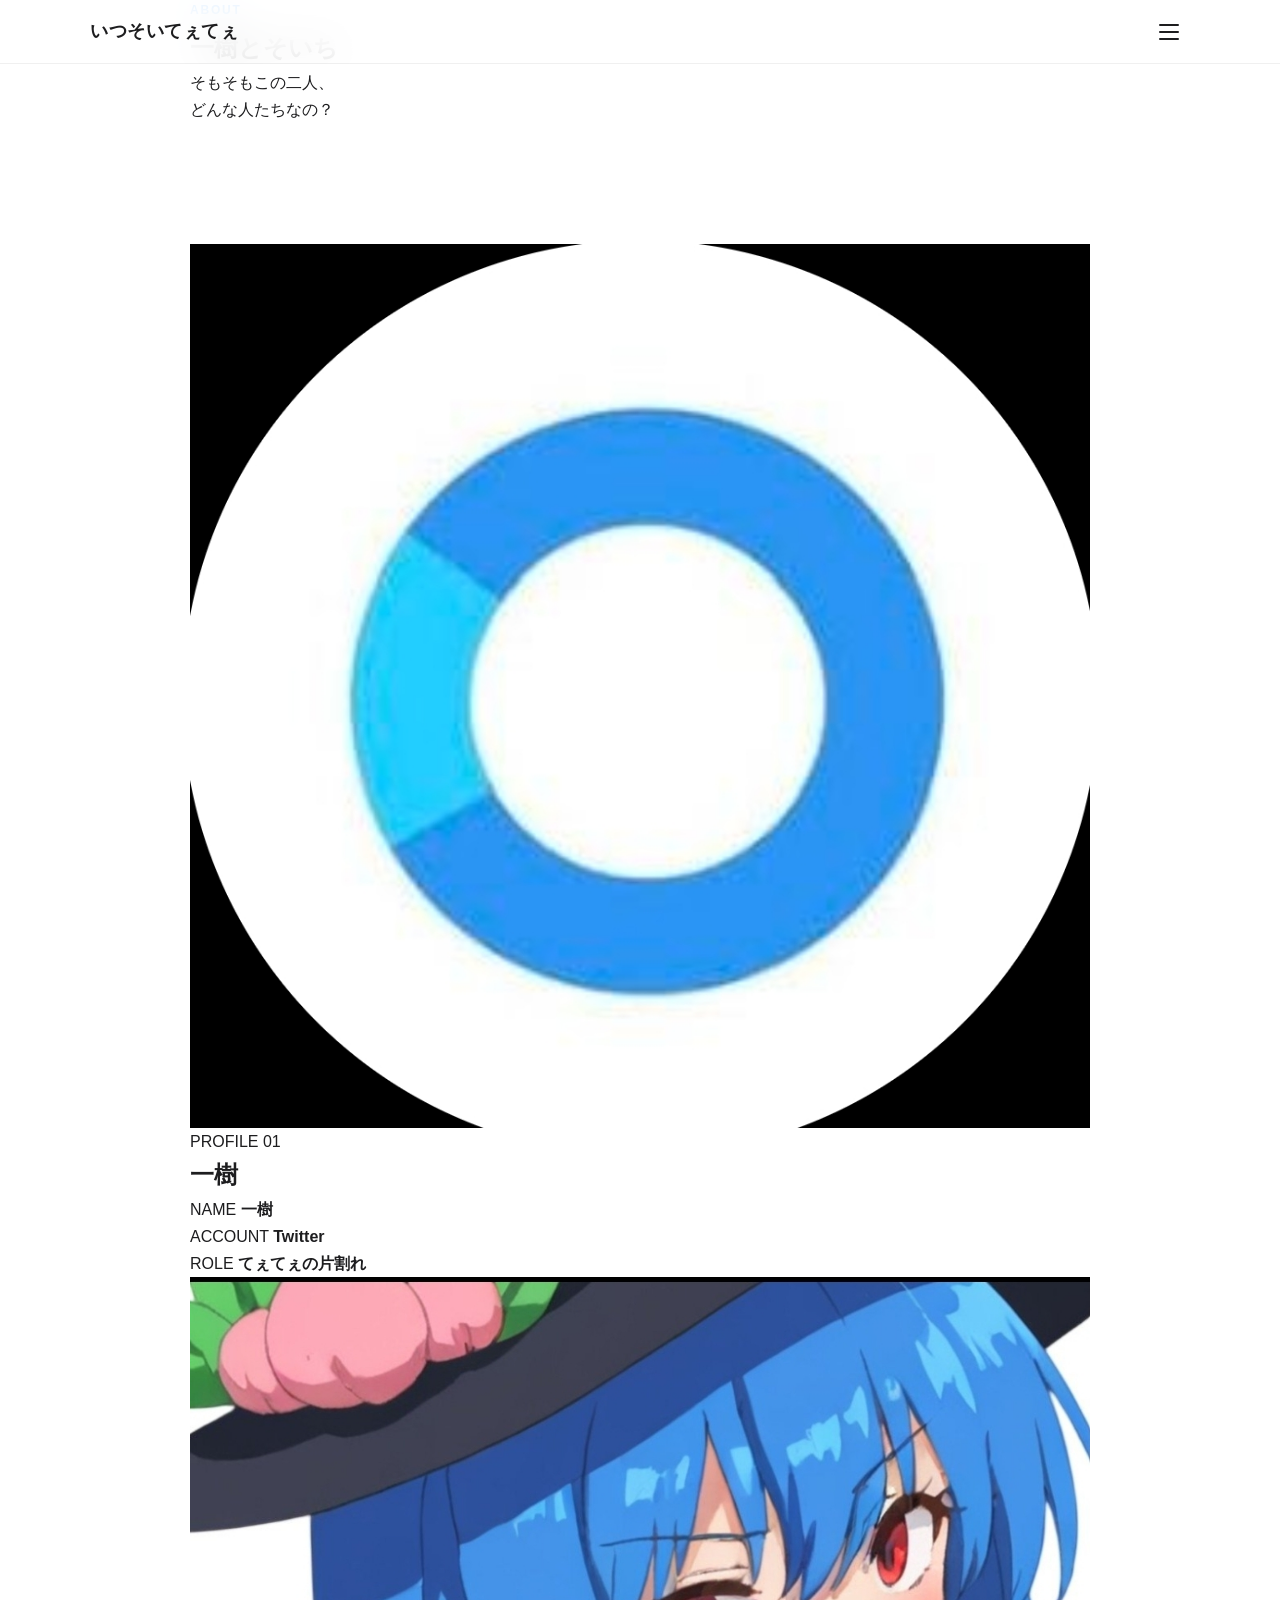
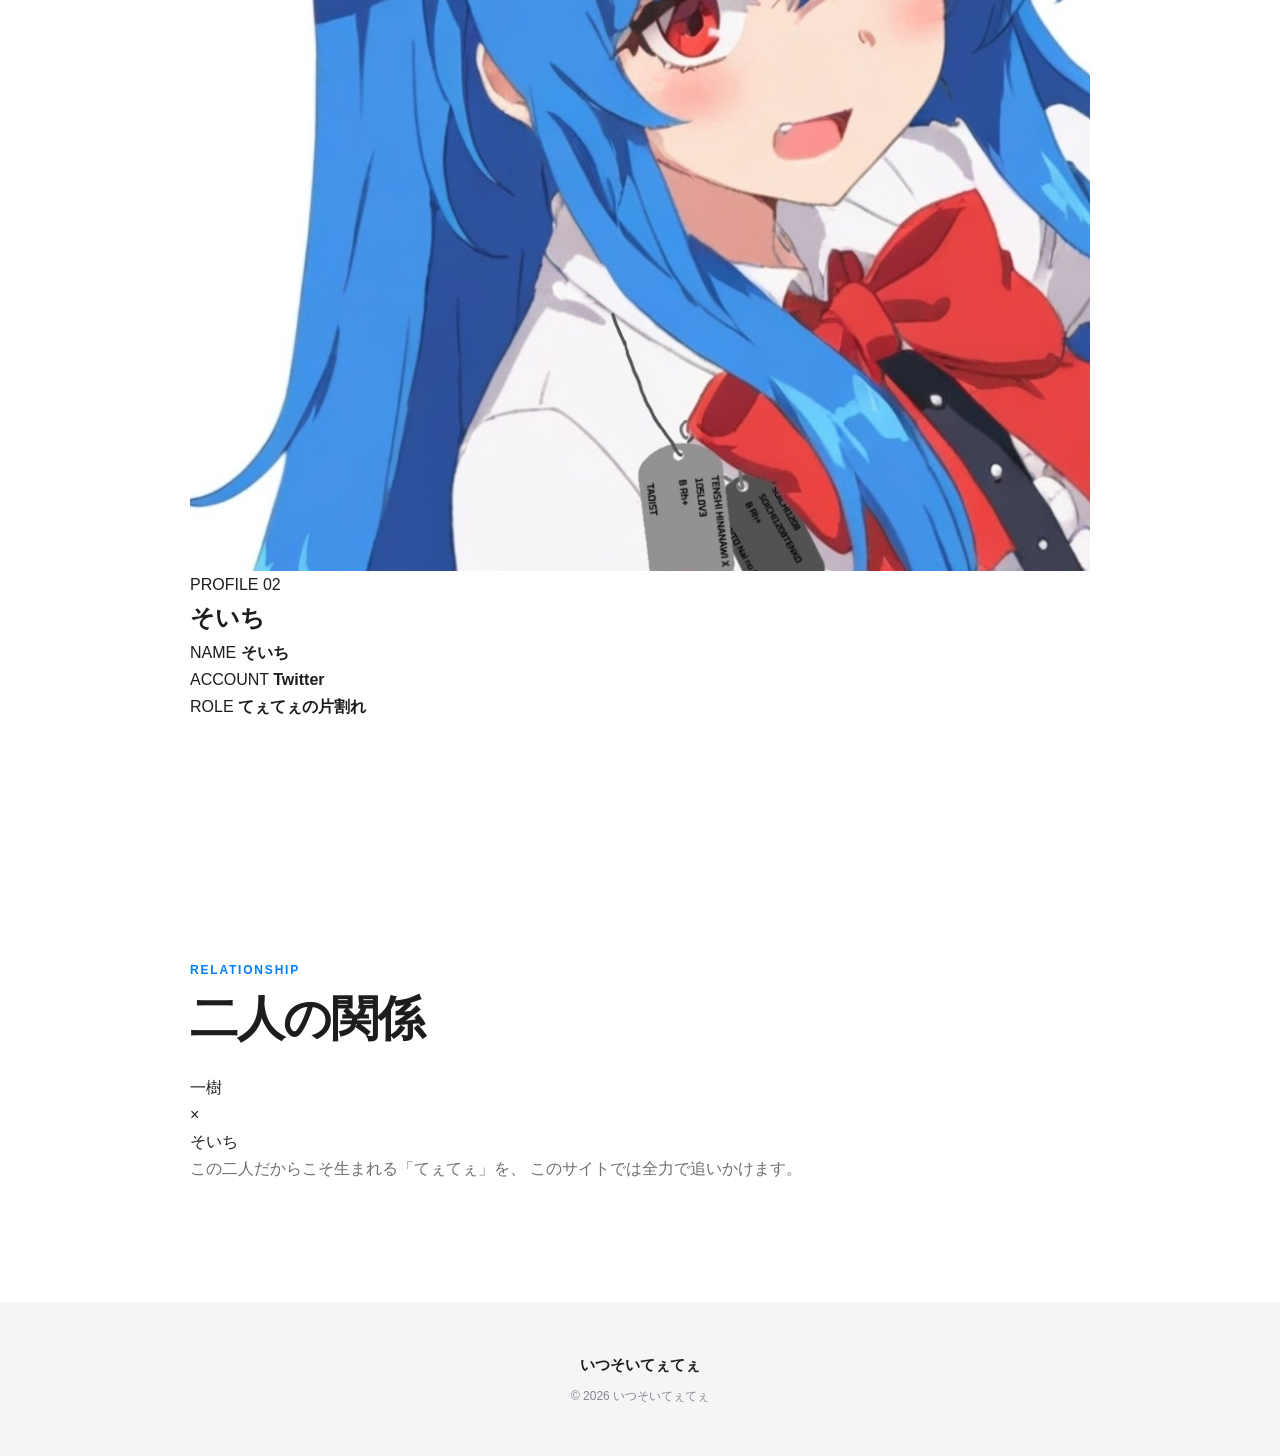
==== about.html @ 6b0663dd "Create about.html" ====
<!DOCTYPE html>
<html lang="ja">

<head>
  <meta charset="UTF-8">
  <meta name="viewport" content="width=device-width, initial-scale=1.0">

  <title>ABOUT | いつそいてぇてぇ</title>
  <meta
    name="description"
    content="一樹とそいちについて紹介します。"
  >

  <link rel="stylesheet" href="style.css">
</head>

<body>

  <!-- Header -->

  <header class="header">

    <div class="header-inner">

      <a href="index.html" class="logo">
        いつそいてぇてぇ
      </a>

      <button
        class="hamburger"
        id="hamburger"
        aria-label="メニューを開く"
      >
        <span></span>
        <span></span>
        <span></span>
      </button>

    </div>

  </header>


  <!-- Navigation -->

  <nav class="nav" id="nav">

    <ul class="nav-list">

      <li>
        <a href="index.html">HOME</a>
      </li>

      <li>
        <a href="about.html">ABOUT</a>
      </li>

      <li>
        <a href="teetee.html">てぇてぇ</a>
      </li>

      <li>
        <a href="ranking.html">RANKING</a>
      </li>

      <li>
        <a href="request.html">てぇてぇ事例募集</a>
      </li>

    </ul>

  </nav>


  <!-- Main -->

  <main>

    <section class="page-hero">

      <div class="section-inner">

        <p class="section-label">
          ABOUT
        </p>

        <h1 class="page-title">
          一樹とそいち
        </h1>

        <p class="page-description">
          そもそもこの二人、<br>
          どんな人たちなの？
        </p>

      </div>

    </section>


    <!-- Profiles -->

    <section class="profile-section section">

      <div class="section-inner">

        <div class="profile-grid">

          <article class="profile-card">

            <div class="profile-image-wrap">

              <img
                src="Screenshot_2026-08-25-11-19-37-04_b5a5c5cb02ca09c784c5d88160e2ec24.jpg"
                alt="一樹"
                class="profile-image"
              >

            </div>

            <p class="profile-label">
              PROFILE 01
            </p>

            <h2 class="profile-name">
              一樹
            </h2>

            <div class="profile-table">

              <div class="profile-row">
                <span>NAME</span>
                <strong>一樹</strong>
              </div>

              <div class="profile-row">
                <span>ACCOUNT</span>
                <strong>Twitter</strong>
              </div>

              <div class="profile-row">
                <span>ROLE</span>
                <strong>てぇてぇの片割れ</strong>
              </div>

            </div>

          </article>


          <article class="profile-card">

            <div class="profile-image-wrap">

              <img
                src="Screenshot_2026-08-25-12-15-23-17_99c04817c0de5652397fc8b56c3b3817.jpg"
                alt="そいち"
                class="profile-image"
              >

            </div>

            <p class="profile-label">
              PROFILE 02
            </p>

            <h2 class="profile-name">
              そいち
            </h2>

            <div class="profile-table">

              <div class="profile-row">
                <span>NAME</span>
                <strong>そいち</strong>
              </div>

              <div class="profile-row">
                <span>ACCOUNT</span>
                <strong>Twitter</strong>
              </div>

              <div class="profile-row">
                <span>ROLE</span>
                <strong>てぇてぇの片割れ</strong>
              </div>

            </div>

          </article>

        </div>

      </div>

    </section>


    <!-- Relationship -->

    <section class="relationship section">

      <div class="section-inner">

        <p class="section-label">
          RELATIONSHIP
        </p>

        <h2 class="section-title">
          二人の関係
        </h2>

        <div class="relationship-box">

          <div class="relationship-person">
            一樹
          </div>

          <div class="relationship-symbol">
            ×
          </div>

          <div class="relationship-person">
            そいち
          </div>

        </div>

        <p class="section-text relationship-text">
          この二人だからこそ生まれる「てぇてぇ」を、
          このサイトでは全力で追いかけます。
        </p>

      </div>

    </section>

  </main>


  <!-- Footer -->

  <footer class="footer">

    <div class="footer-inner">

      <p class="footer-title">
        いつそいてぇてぇ
      </p>

      <p class="footer-copy">
        © 2026 いつそいてぇてぇ
      </p>

    </div>

  </footer>


  <!-- JavaScript -->

  <script src="script.js"></script>

</body>
</html>
---- style.css ----
* {
  margin: 0;
  padding: 0;
  box-sizing: border-box;
}

html {
  scroll-behavior: smooth;
}

body {
  font-family:
    -apple-system,
    BlinkMacSystemFont,
    "Helvetica Neue",
    "Hiragino Kaku Gothic ProN",
    "Hiragino Sans",
    "Yu Gothic",
    YuGothic,
    sans-serif;

  background: #ffffff;
  color: #1d1d1f;
  line-height: 1.7;
}

a {
  color: inherit;
  text-decoration: none;
}

button {
  font: inherit;
}

img {
  max-width: 100%;
  display: block;
}


/* Header */

.header {
  position: fixed;
  top: 0;
  left: 0;
  width: 100%;
  height: 64px;

  background: rgba(255, 255, 255, 0.85);
  backdrop-filter: blur(20px);
  -webkit-backdrop-filter: blur(20px);

  border-bottom: 1px solid rgba(0, 0, 0, 0.06);

  z-index: 1000;
}

.header-inner {
  width: min(1100px, calc(100% - 40px));
  height: 100%;
  margin: 0 auto;

  display: flex;
  align-items: center;
  justify-content: space-between;
}

.logo {
  font-size: 18px;
  font-weight: 700;
  letter-spacing: 0.03em;

  color: #1d1d1f;

  transition: color 0.2s ease;
}

.logo:hover {
  color: #0080ff;
}


/* Hamburger */

.hamburger {
  width: 42px;
  height: 42px;

  display: flex;
  flex-direction: column;
  justify-content: center;
  align-items: center;
  gap: 5px;

  border: none;
  border-radius: 50%;

  background: transparent;
  cursor: pointer;

  transition: background 0.2s ease;
}

.hamburger:hover {
  background: #f0f7ff;
}

.hamburger span {
  width: 20px;
  height: 2px;

  background: #1d1d1f;
  border-radius: 999px;

  transition:
    transform 0.3s ease,
    opacity 0.3s ease;
}

.hamburger.active span:nth-child(1) {
  transform: translateY(7px) rotate(45deg);
}

.hamburger.active span:nth-child(2) {
  opacity: 0;
}

.hamburger.active span:nth-child(3) {
  transform: translateY(-7px) rotate(-45deg);
}


/* Navigation */

.nav {
  position: fixed;
  top: 64px;
  left: 0;

  width: 100%;

  background: rgba(255, 255, 255, 0.96);
  backdrop-filter: blur(20px);
  -webkit-backdrop-filter: blur(20px);

  border-bottom: 1px solid rgba(0, 0, 0, 0.06);

  transform: translateY(-20px);
  opacity: 0;
  visibility: hidden;

  transition:
    opacity 0.3s ease,
    transform 0.3s ease,
    visibility 0.3s ease;

  z-index: 999;
}

.nav.active {
  transform: translateY(0);
  opacity: 1;
  visibility: visible;
}

.nav-list {
  list-style: none;

  width: min(1100px, calc(100% - 40px));
  margin: 0 auto;
  padding: 20px 0 24px;

  display: flex;
  flex-direction: column;
  gap: 4px;
}

.nav-list a {
  display: block;

  padding: 12px 16px;

  border-radius: 12px;

  font-size: 15px;
  font-weight: 600;

  transition:
    color 0.2s ease,
    background 0.2s ease;
}

.nav-list a:hover {
  color: #0080ff;
  background: #f0f7ff;
}


/* Main */

main {
  overflow: hidden;
}


/* Hero */

.hero {
  min-height: 100svh;

  display: flex;
  align-items: center;
  justify-content: center;

  padding: 120px 20px 80px;

  background:
    radial-gradient(
      circle at 50% 30%,
      #eef7ff 0%,
      #ffffff 50%
    );
}

.hero-inner {
  width: min(900px, 100%);
  margin: 0 auto;

  text-align: center;
}

.hero-subtitle {
  margin-bottom: 12px;

  color: #0080ff;

  font-size: 13px;
  font-weight: 700;

  letter-spacing: 0.18em;
  text-transform: uppercase;
}

.hero-title {
  margin-bottom: 20px;

  font-size: clamp(42px, 9vw, 84px);
  font-weight: 800;

  line-height: 1.1;
  letter-spacing: -0.04em;
}

.hero-description {
  margin-bottom: 55px;

  color: #6e6e73;

  font-size: clamp(15px, 2vw, 18px);
}


/* Twitter */

.twitter-pair {
  display: flex;
  align-items: center;
  justify-content: center;
  gap: clamp(20px, 6vw, 70px);

  margin: 0 auto;
}

.twitter-person {
  width: 150px;

  display: flex;
  flex-direction: column;
  align-items: center;

  transition: transform 0.3s ease;
}

.twitter-person:hover {
  transform: translateY(-8px);
}

.twitter-icon {
  width: 120px;
  height: 120px;

  margin-bottom: 14px;

  object-fit: cover;

  border-radius: 50%;

  border: 4px solid #ffffff;

  box-shadow:
    0 10px 30px rgba(0, 128, 255, 0.15);
}

.twitter-name {
  font-size: 17px;
  font-weight: 700;
}

.twitter-label {
  margin-top: 2px;

  color: #86868b;

  font-size: 12px;
}

.pair-symbol {
  color: #0080ff;

  font-size: 28px;
  font-weight: 300;
}


/* Scroll */

.hero-scroll {
  margin-top: 65px;

  display: flex;
  flex-direction: column;
  align-items: center;

  color: #86868b;

  font-size: 10px;
  font-weight: 600;

  letter-spacing: 0.15em;
}

.scroll-arrow {
  margin-top: 5px;

  color: #0080ff;

  font-size: 18px;

  animation: scrollDown 1.5s ease-in-out infinite;
}

@keyframes scrollDown {
  0%,
  100% {
    transform: translateY(0);
  }

  50% {
    transform: translateY(6px);
  }
}


/* Section */

.section {
  padding: 120px 20px;
}

.section-inner {
  width: min(900px, 100%);
  margin: 0 auto;
}

.section-label {
  margin-bottom: 8px;

  color: #0080ff;

  font-size: 12px;
  font-weight: 700;

  letter-spacing: 0.15em;
}

.section-title {
  margin-bottom: 25px;

  font-size: clamp(30px, 6vw, 48px);
  font-weight: 800;

  line-height: 1.25;
  letter-spacing: -0.03em;
}

.section-text {
  max-width: 650px;

  color: #6e6e73;

  font-size: 16px;
}


/* Introduction */

.introduction {
  background: #f8fbff;
}


/* Featured */

.featured {
  background: #ffffff;
}

.case-preview-list {
  display: grid;
  grid-template-columns: repeat(3, 1fr);
  gap: 18px;

  margin-top: 45px;
}

.case-preview {
  padding: 28px;

  background: #ffffff;

  border: 1px solid #e5e5e7;
  border-radius: 20px;

  box-shadow:
    0 8px 30px rgba(0, 0, 0, 0.04);

  transition:
    transform 0.3s ease,
    box-shadow 0.3s ease,
    border-color 0.3s ease;
}

.case-preview:hover {
  transform: translateY(-6px);

  border-color: #cce5ff;

  box-shadow:
    0 15px 40px rgba(0, 128, 255, 0.1);
}

.case-number {
  display: block;

  margin-bottom: 14px;

  color: #0080ff;

  font-size: 11px;
  font-weight: 700;

  letter-spacing: 0.1em;
}

.case-preview h3 {
  margin-bottom: 10px;

  font-size: 20px;
  line-height: 1.4;
}

.case-preview p {
  margin-bottom: 20px;

  color: #6e6e73;

  font-size: 14px;
}

.case-like {
  color: #0080ff;

  font-size: 14px;
  font-weight: 700;
}


/* Button */

.more-button {
  display: inline-flex;
  align-items: center;
  gap: 12px;

  margin-top: 35px;
  padding: 13px 20px;

  color: #ffffff;
  background: #0080ff;

  border-radius: 999px;

  font-size: 14px;
  font-weight: 700;

  box-shadow:
    0 8px 20px rgba(0, 128, 255, 0.2);

  transition:
    transform 0.2s ease,
    background 0.2s ease,
    box-shadow 0.2s ease;
}

.more-button:hover {
  background: #006dcc;

  transform: translateY(-2px);

  box-shadow:
    0 12px 25px rgba(0, 128, 255, 0.25);
}


/* Ranking */

.ranking-preview {
  background: #f8fbff;
}

.ranking-list {
  margin-top: 40px;

  border-top: 1px solid #e5e5e7;
}

.ranking-item {
  display: grid;
  grid-template-columns: 60px 1fr auto;
  align-items: center;
  gap: 15px;

  padding: 20px 5px;

  border-bottom: 1px solid #e5e5e7;
}

.rank {
  color: #0080ff;

  font-size: 13px;
  font-weight: 700;
}

.rank-title {
  font-weight: 600;
}

.rank-like {
  color: #6e6e73;

  font-size: 13px;
}


/* Question */

.question-preview {
  text-align: center;

  background: #ffffff;
}

.question-preview .section-inner {
  display: flex;
  flex-direction: column;
  align-items: center;
}

.question-preview .section-text {
  margin: 0 auto;
}


/* Footer */

.footer {
  padding: 50px 20px;

  background: #f5f5f7;

  text-align: center;
}

.footer-title {
  margin-bottom: 8px;

  font-size: 15px;
  font-weight: 700;
}

.footer-copy {
  color: #86868b;

  font-size: 12px;
}


/* Mobile */

@media (max-width: 700px) {

  .header {
    height: 58px;
  }

  .header-inner {
    width: calc(100% - 30px);
  }

  .nav {
    top: 58px;
  }

  .nav-list {
    width: calc(100% - 30px);
  }


  .hero {
    padding-top: 100px;
  }

  .hero-description {
    margin-bottom: 45px;
  }


  .twitter-pair {
    gap: 12px;
  }

  .twitter-person {
    width: 120px;
  }

  .twitter-icon {
    width: 95px;
    height: 95px;
  }

  .pair-symbol {
    font-size: 22px;
  }


  .section {
    padding: 90px 20px;
  }


  .case-preview-list {
    grid-template-columns: 1fr;
  }


  .case-preview {
    padding: 24px;
  }


  .ranking-item {
    grid-template-columns: 45px 1fr auto;
  }

}


/* Small Mobile */

@media (max-width: 400px) {

  .twitter-pair {
    gap: 4px;
  }

  .twitter-person {
    width: 105px;
  }

  .twitter-icon {
    width: 85px;
    height: 85px;
  }

  .pair-symbol {
    font-size: 18px;
  }

    }
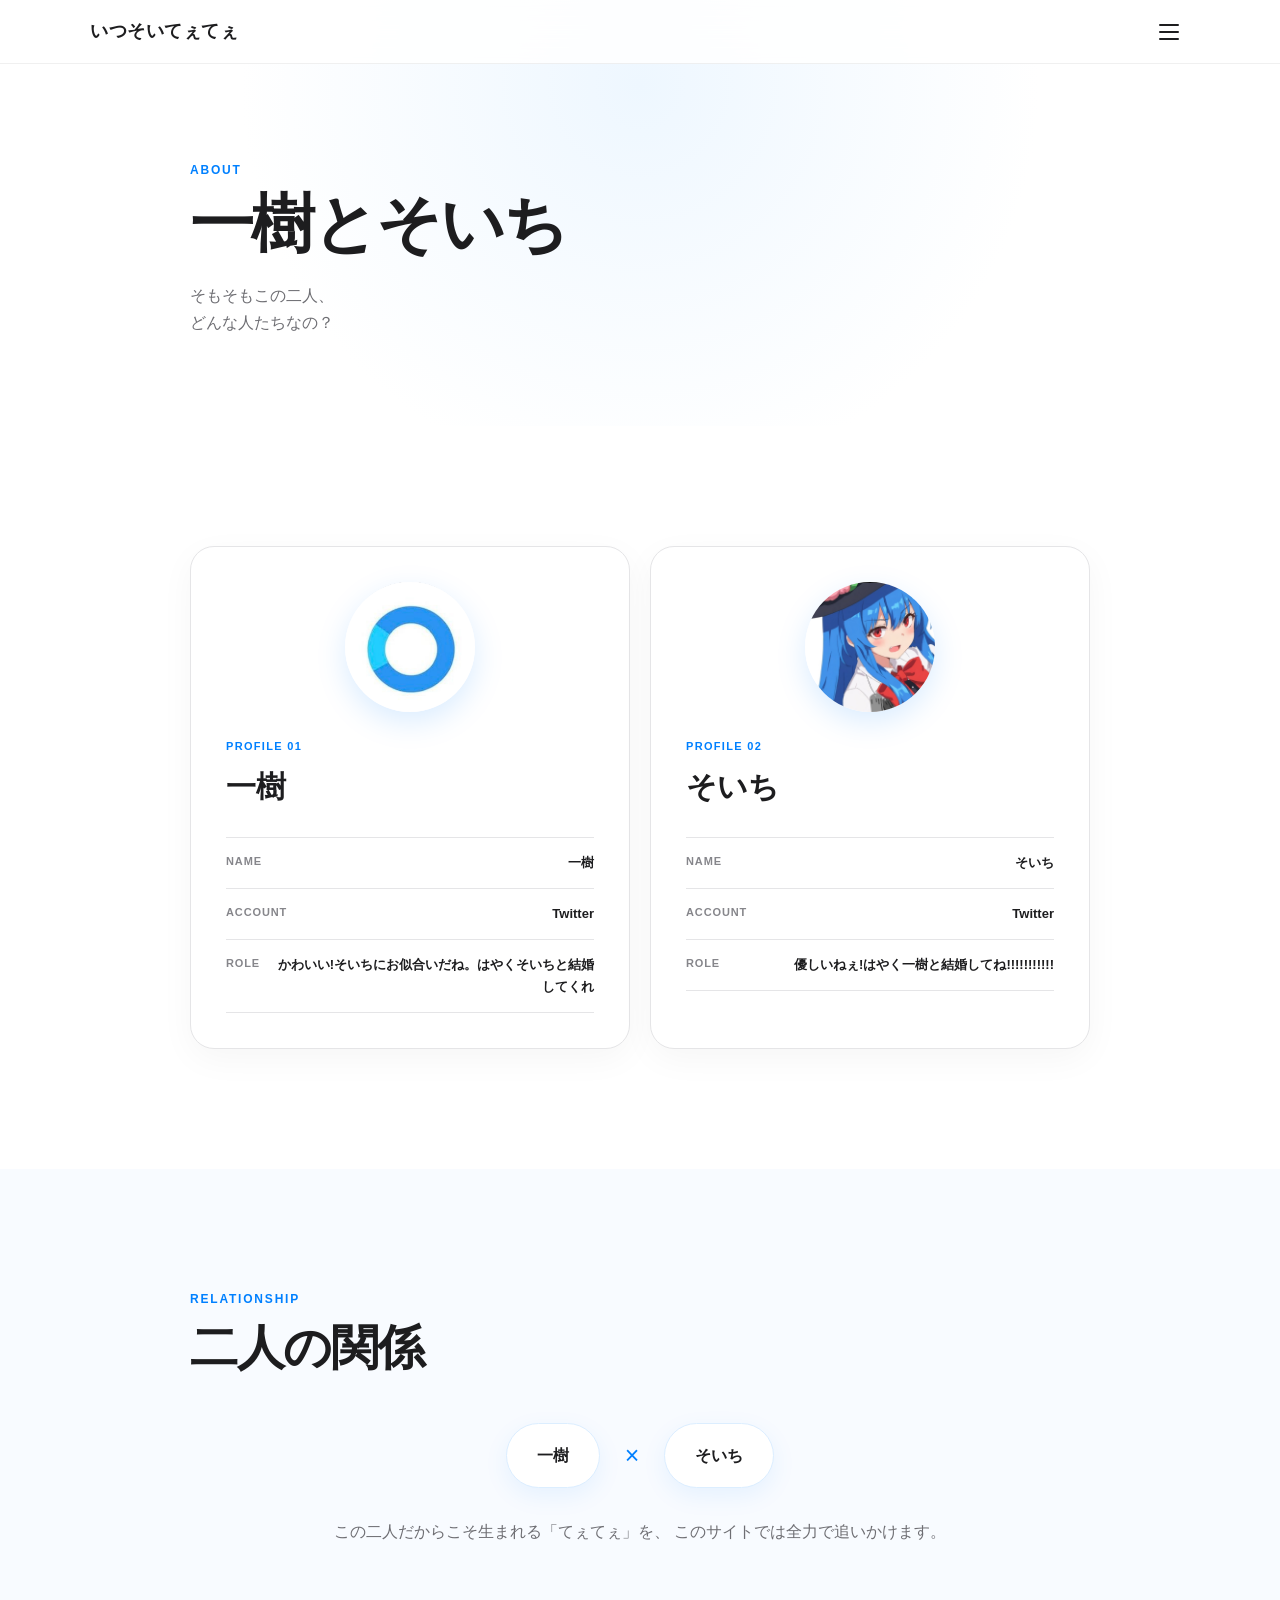
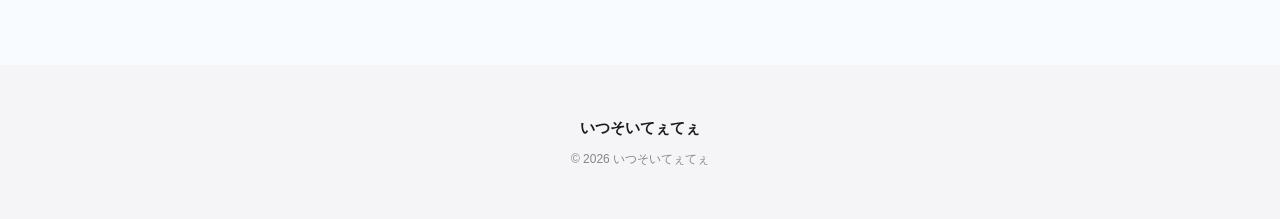
==== commit 3b9530db: "Update about.html" ====
--- a/about.html
+++ b/about.html
@@ -140,7 +140,7 @@
 
               <div class="profile-row">
                 <span>ROLE</span>
-                <strong>てぇてぇの片割れ</strong>
+                <strong>かわいい!そいちにお似合いだね。はやくそいちと結婚してくれ</strong>
               </div>
 
             </div>
@@ -182,7 +182,7 @@
 
               <div class="profile-row">
                 <span>ROLE</span>
-                <strong>てぇてぇの片割れ</strong>
+                <strong>優しいねぇ!はやく一樹と結婚してね!!!!!!!!!!!</strong>
               </div>
 
             </div>
--- a/style.css
+++ b/style.css
@@ -700,3 +700,535 @@
   }
 
     }
+/* Page Hero */
+
+.page-hero {
+  padding: 160px 20px 90px;
+
+  background:
+    radial-gradient(
+      circle at 50% 20%,
+      #eef7ff 0%,
+      #ffffff 55%
+    );
+}
+
+.page-title {
+  margin-bottom: 20px;
+
+  font-size: clamp(38px, 8vw, 64px);
+  font-weight: 800;
+
+  line-height: 1.15;
+  letter-spacing: -0.04em;
+}
+
+.page-description {
+  color: #6e6e73;
+
+  font-size: 16px;
+}
+
+
+/* Profile */
+
+.profile-section {
+  background: #ffffff;
+}
+
+.profile-grid {
+  display: grid;
+  grid-template-columns: repeat(2, 1fr);
+  gap: 20px;
+}
+
+.profile-card {
+  padding: 35px;
+
+  background: #ffffff;
+
+  border: 1px solid #e5e5e7;
+  border-radius: 24px;
+
+  box-shadow:
+    0 10px 35px rgba(0, 0, 0, 0.04);
+
+  transition:
+    transform 0.3s ease,
+    box-shadow 0.3s ease;
+}
+
+.profile-card:hover {
+  transform: translateY(-5px);
+
+  box-shadow:
+    0 15px 40px rgba(0, 128, 255, 0.1);
+}
+
+.profile-image-wrap {
+  display: flex;
+  justify-content: center;
+
+  margin-bottom: 25px;
+}
+
+.profile-image {
+  width: 130px;
+  height: 130px;
+
+  object-fit: cover;
+
+  border-radius: 50%;
+
+  box-shadow:
+    0 10px 30px rgba(0, 128, 255, 0.15);
+}
+
+.profile-label {
+  margin-bottom: 5px;
+
+  color: #0080ff;
+
+  font-size: 11px;
+  font-weight: 700;
+
+  letter-spacing: 0.12em;
+}
+
+.profile-name {
+  margin-bottom: 25px;
+
+  font-size: 30px;
+  font-weight: 800;
+}
+
+.profile-table {
+  border-top: 1px solid #e5e5e7;
+}
+
+.profile-row {
+  display: flex;
+  justify-content: space-between;
+  gap: 15px;
+
+  padding: 14px 0;
+
+  border-bottom: 1px solid #e5e5e7;
+
+  font-size: 13px;
+}
+
+.profile-row span {
+  color: #86868b;
+
+  font-size: 11px;
+  font-weight: 700;
+
+  letter-spacing: 0.08em;
+}
+
+.profile-row strong {
+  text-align: right;
+}
+
+
+/* Relationship */
+
+.relationship {
+  background: #f8fbff;
+}
+
+.relationship-box {
+  display: flex;
+  align-items: center;
+  justify-content: center;
+  gap: 25px;
+
+  margin: 45px 0 30px;
+}
+
+.relationship-person {
+  padding: 18px 30px;
+
+  background: #ffffff;
+
+  border: 1px solid #dceeff;
+  border-radius: 999px;
+
+  font-weight: 700;
+
+  box-shadow:
+    0 8px 25px rgba(0, 128, 255, 0.08);
+}
+
+.relationship-symbol {
+  color: #0080ff;
+
+  font-size: 25px;
+}
+
+.relationship-text {
+  margin: 0 auto;
+
+  text-align: center;
+}
+
+
+/* Case Page */
+
+.case-page-list {
+  display: grid;
+  gap: 18px;
+}
+
+.case-card {
+  padding: 30px;
+
+  background: #ffffff;
+
+  border: 1px solid #e5e5e7;
+  border-radius: 22px;
+
+  box-shadow:
+    0 8px 30px rgba(0, 0, 0, 0.04);
+
+  transition:
+    transform 0.3s ease,
+    border-color 0.3s ease;
+}
+
+.case-card:hover {
+  transform: translateY(-4px);
+
+  border-color: #cce5ff;
+}
+
+.case-card h2 {
+  margin-bottom: 10px;
+
+  font-size: 24px;
+}
+
+.case-card p {
+  margin-bottom: 25px;
+
+  color: #6e6e73;
+}
+
+.case-card-bottom {
+  display: flex;
+  justify-content: space-between;
+
+  color: #86868b;
+
+  font-size: 12px;
+}
+
+.case-card-bottom span:first-child {
+  color: #0080ff;
+
+  font-weight: 700;
+}
+
+
+/* Ranking Page */
+
+.ranking-page-list {
+  display: grid;
+  gap: 12px;
+}
+
+.ranking-card {
+  display: grid;
+  grid-template-columns: 70px 1fr auto;
+  align-items: center;
+  gap: 20px;
+
+  padding: 22px 25px;
+
+  background: #ffffff;
+
+  border: 1px solid #e5e5e7;
+  border-radius: 18px;
+
+  transition:
+    transform 0.2s ease,
+    border-color 0.2s ease;
+}
+
+.ranking-card:hover {
+  transform: translateX(4px);
+
+  border-color: #cce5ff;
+}
+
+.ranking-number {
+  color: #0080ff;
+
+  font-size: 25px;
+  font-weight: 800;
+}
+
+.ranking-content span {
+  color: #86868b;
+
+  font-size: 10px;
+  font-weight: 700;
+
+  letter-spacing: 0.1em;
+}
+
+.ranking-content h2 {
+  margin-top: 3px;
+
+  font-size: 18px;
+}
+
+.ranking-likes {
+  color: #0080ff;
+
+  font-size: 14px;
+  font-weight: 700;
+}
+
+
+/* Request Form */
+
+.request-form {
+  width: min(650px, 100%);
+  margin: 0 auto;
+
+  padding: 35px;
+
+  background: #ffffff;
+
+  border: 1px solid #e5e5e7;
+  border-radius: 24px;
+
+  box-shadow:
+    0 10px 35px rgba(0, 0, 0, 0.04);
+}
+
+.form-group {
+  margin-bottom: 25px;
+}
+
+.form-group label {
+  display: block;
+
+  margin-bottom: 8px;
+
+  font-size: 14px;
+  font-weight: 700;
+}
+
+.form-group input,
+.form-group textarea {
+  width: 100%;
+
+  padding: 14px 16px;
+
+  color: #1d1d1f;
+  background: #f8f8fa;
+
+  border: 1px solid transparent;
+  border-radius: 12px;
+
+  outline: none;
+
+  font: inherit;
+
+  resize: vertical;
+
+  transition:
+    border-color 0.2s ease,
+    background 0.2s ease;
+}
+
+.form-group input:focus,
+.form-group textarea:focus {
+  background: #ffffff;
+
+  border-color: #0080ff;
+}
+
+.form-button {
+  width: 100%;
+
+  padding: 14px;
+
+  color: #ffffff;
+  background: #0080ff;
+
+  border: none;
+  border-radius: 999px;
+
+  cursor: pointer;
+
+  font-weight: 700;
+
+  transition:
+    background 0.2s ease,
+    transform 0.2s ease;
+}
+
+.form-button:hover {
+  background: #006dcc;
+
+  transform: translateY(-2px);
+}
+
+.form-note {
+  margin-top: 15px;
+
+  color: #86868b;
+
+  text-align: center;
+
+  font-size: 11px;
+}
+
+
+/* Page Mobile */
+
+@media (max-width: 700px) {
+
+  .page-hero {
+    padding: 125px 20px 70px;
+  }
+
+  .profile-grid {
+    grid-template-columns: 1fr;
+  }
+
+  .profile-card {
+    padding: 28px;
+  }
+
+  .relationship-box {
+    gap: 12px;
+  }
+
+  .relationship-person {
+    padding: 14px 22px;
+  }
+
+  .ranking-card {
+    grid-template-columns: 45px 1fr auto;
+    gap: 12px;
+
+    padding: 18px;
+  }
+
+  .ranking-number {
+    font-size: 20px;
+  }
+
+  .ranking-content h2 {
+    font-size: 16px;
+  }
+
+  .request-form {
+    padding: 25px 20px;
+  }
+
+}
+
+/* Visitor Counter */
+
+.visitor-counter {
+  margin-top: 10px;
+
+  color: #a1a1a6;
+
+  font-size: 11px;
+  letter-spacing: 0.03em;
+
+  opacity: 0.8;
+    }
+
+/* Cases */
+
+.case-list {
+  display: flex;
+  flex-direction: column;
+  gap: 24px;
+}
+
+.case-card {
+  padding: 28px;
+
+  background: #fff;
+
+  border: 1px solid #e5e5e5;
+  border-radius: 20px;
+
+  box-shadow: 0 8px 30px rgba(0, 0, 0, 0.04);
+}
+
+.case-number {
+  display: block;
+
+  margin-bottom: 12px;
+
+  color: #0080ff;
+
+  font-size: 12px;
+  font-weight: 700;
+
+  letter-spacing: 0.08em;
+}
+
+.case-title {
+  margin: 0 0 12px;
+
+  font-size: 20px;
+  line-height: 1.5;
+}
+
+.case-content {
+  margin: 0;
+
+  color: #6e6e73;
+
+  font-size: 14px;
+  line-height: 1.8;
+}
+
+/* Case Like */
+
+.case-like {
+  display: inline-flex;
+
+  align-items: center;
+  gap: 6px;
+
+  margin-top: 18px;
+  padding: 10px 16px;
+
+  border: 1px solid #e5e5e5;
+  border-radius: 999px;
+
+  background: #fff;
+
+  color: #1d1d1f;
+
+  font-size: 14px;
+
+  cursor: pointer;
+
+  transition:
+    transform 0.2s ease,
+    box-shadow 0.2s ease;
+}
+
+.case-like:hover {
+  transform: translateY(-2px);
+
+  box-shadow:
+    0 6px 20px rgba(0, 0, 0, 0.08);
+}
+
+.case-like:active {
+  transform: scale(0.95);
+}
